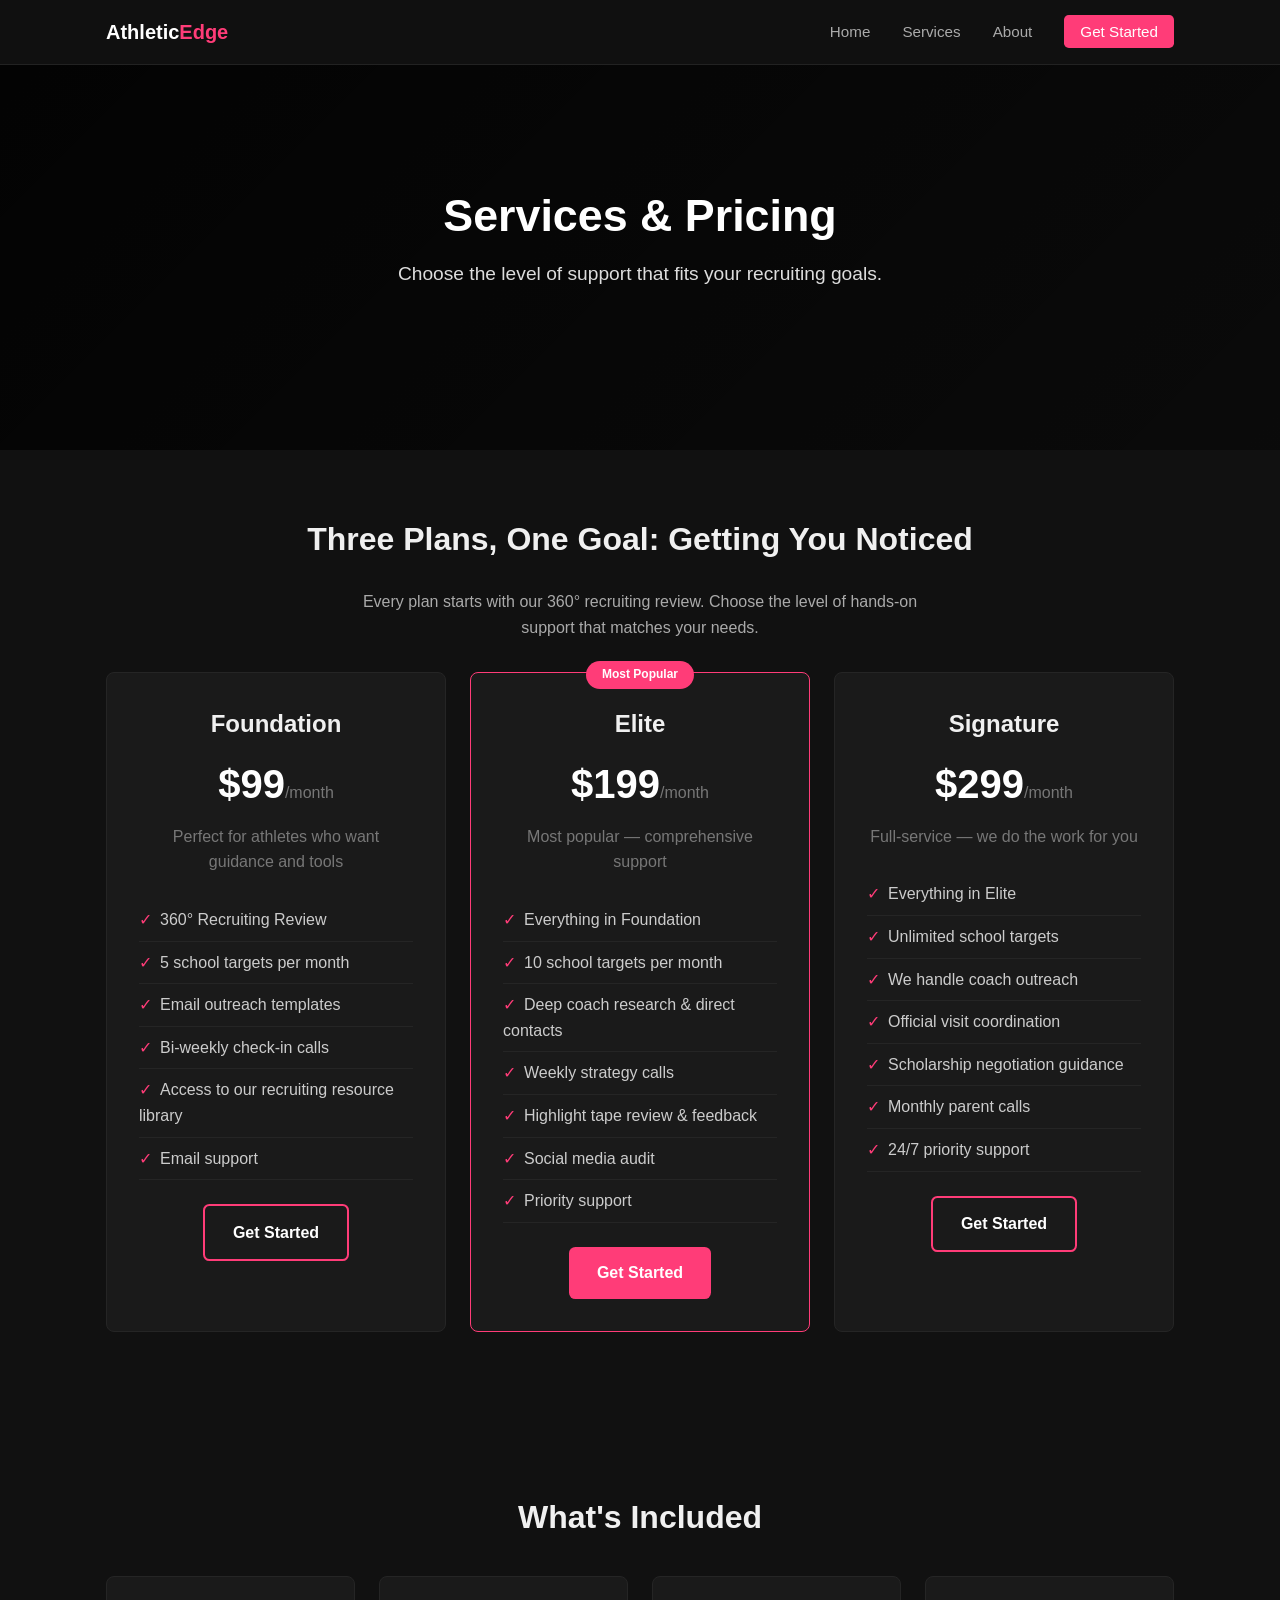
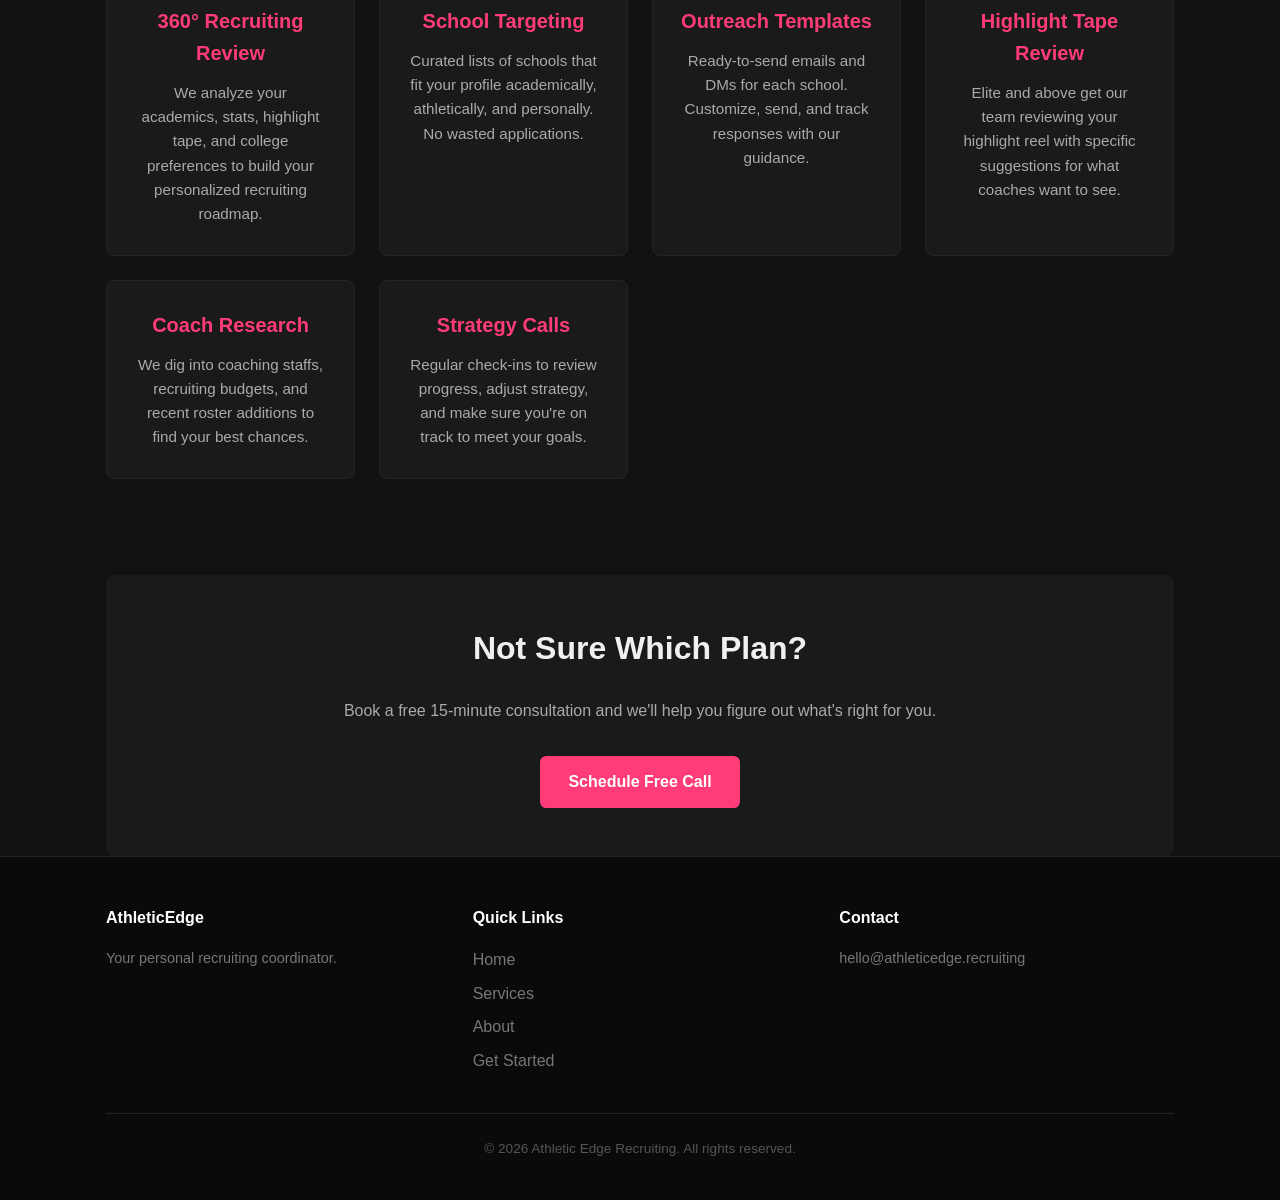
==== services.html @ f5946a19 "Add all site files" ====
<!DOCTYPE html>
<html lang="en">
<head>
  <meta charset="UTF-8" />
  <meta name="viewport" content="width=device-width, initial-scale=1.0" />
  <title>Services & Pricing | Athletic Edge Recruiting</title>
  <link rel="stylesheet" href="styles.css" />
</head>
<body>
  <header>
    <div class="container">
      <a href="index.html" class="logo">Athletic<span>Edge</span></a>
      <nav>
        <ul>
          <li><a href="index.html">Home</a></li>
          <li><a href="services.html">Services</a></li>
          <li><a href="about.html">About</a></li>
          <li><a href="index.html#signup" class="nav-cta">Get Started</a></li>
        </ul>
      </nav>
    </div>
  </header>

  <section class="hero" style="min-height: 50vh;">
    <img class="hero-img" src="https://images.unsplash.com/photo-1579952363873-27f3bade9f55?w=1600&q=80" alt="Football field" />
    <div class="hero-content">
      <h1>Services & Pricing</h1>
      <p>Choose the level of support that fits your recruiting goals.</p>
    </div>
  </section>

  <div class="container">
    <section class="section text-center">
      <h2>Three Plans, One Goal: Getting You Noticed</h2>
      <p style="max-width: 600px; margin: 0 auto 2rem; color: #aaa;">Every plan starts with our 360° recruiting review. Choose the level of hands-on support that matches your needs.</p>
      
      <div class="pricing-grid">
        <div class="pricing-card">
          <h3>Foundation</h3>
          <div class="price">$99<span>/month</span></div>
          <p style="color: #777; margin-bottom: 1rem;">Perfect for athletes who want guidance and tools</p>
          <ul>
            <li>360° Recruiting Review</li>
            <li>5 school targets per month</li>
            <li>Email outreach templates</li>
            <li>Bi-weekly check-in calls</li>
            <li>Access to our recruiting resource library</li>
            <li>Email support</li>
          </ul>
          <a href="index.html#signup" class="btn btn-outline">Get Started</a>
        </div>

        <div class="pricing-card featured">
          <h3>Elite</h3>
          <div class="price">$199<span>/month</span></div>
          <p style="color: #777; margin-bottom: 1rem;">Most popular — comprehensive support</p>
          <ul>
            <li>Everything in Foundation</li>
            <li>10 school targets per month</li>
            <li>Deep coach research & direct contacts</li>
            <li>Weekly strategy calls</li>
            <li>Highlight tape review & feedback</li>
            <li>Social media audit</li>
            <li>Priority support</li>
          </ul>
          <a href="index.html#signup" class="btn">Get Started</a>
        </div>

        <div class="pricing-card">
          <h3>Signature</h3>
          <div class="price">$299<span>/month</span></div>
          <p style="color: #777; margin-bottom: 1rem;">Full-service — we do the work for you</p>
          <ul>
            <li>Everything in Elite</li>
            <li>Unlimited school targets</li>
            <li>We handle coach outreach</li>
            <li>Official visit coordination</li>
            <li>Scholarship negotiation guidance</li>
            <li>Monthly parent calls</li>
            <li>24/7 priority support</li>
          </ul>
          <a href="index.html#signup" class="btn btn-outline">Get Started</a>
        </div>
      </div>
    </section>

    <section class="section">
      <h2 class="text-center">What's Included</h2>
      <div class="features">
        <div class="feature">
          <h3>360° Recruiting Review</h3>
          <p>We analyze your academics, stats, highlight tape, and college preferences to build your personalized recruiting roadmap.</p>
        </div>
        <div class="feature">
          <h3>School Targeting</h3>
          <p>Curated lists of schools that fit your profile academically, athletically, and personally. No wasted applications.</p>
        </div>
        <div class="feature">
          <h3>Outreach Templates</h3>
          <p>Ready-to-send emails and DMs for each school. Customize, send, and track responses with our guidance.</p>
        </div>
        <div class="feature">
          <h3>Highlight Tape Review</h3>
          <p>Elite and above get our team reviewing your highlight reel with specific suggestions for what coaches want to see.</p>
        </div>
        <div class="feature">
          <h3>Coach Research</h3>
          <p>We dig into coaching staffs, recruiting budgets, and recent roster additions to find your best chances.</p>
        </div>
        <div class="feature">
          <h3>Strategy Calls</h3>
          <p>Regular check-ins to review progress, adjust strategy, and make sure you're on track to meet your goals.</p>
        </div>
      </div>
    </section>

    <section class="section" style="background: #1a1a1a; border-radius: 0.5rem; padding: 3rem;">
      <h2 class="text-center">Not Sure Which Plan?</h2>
      <p class="text-center" style="max-width: 600px; margin: 0 auto 2rem; color: #aaa;">Book a free 15-minute consultation and we'll help you figure out what's right for you.</p>
      <div class="text-center">
        <a href="mailto:hello@athleticedge.recruiting" class="btn">Schedule Free Call</a>
      </div>
    </section>
  </div>

  <footer>
    <div class="container">
      <div class="footer-grid">
        <div class="footer-col">
          <h4>AthleticEdge</h4>
          <p style="color: #777; font-size: 0.9rem;">Your personal recruiting coordinator.</p>
        </div>
        <div class="footer-col">
          <h4>Quick Links</h4>
          <a href="index.html">Home</a>
          <a href="services.html">Services</a>
          <a href="about.html">About</a>
          <a href="index.html#signup">Get Started</a>
        </div>
        <div class="footer-col">
          <h4>Contact</h4>
          <p style="color: #777; font-size: 0.9rem;">hello@athleticedge.recruiting</p>
        </div>
      </div>
      <div class="footer-bottom">
        <p>&copy; 2026 Athletic Edge Recruiting. All rights reserved.</p>
      </div>
    </div>
  </footer>
</body>
</html>
---- styles.css ----
/* ==== Base Reset ==== */
*, *::before, *::after { box-sizing: border-box; margin: 0; padding: 0; }
html { scroll-behavior: smooth; }
body {
  font-family: -apple-system, BlinkMacSystemFont, "Segoe UI", Roboto, Helvetica, Arial, sans-serif;
  line-height: 1.6;
  color: #f0f0f0;
  background: #111;
}
a { color: inherit; text-decoration: none; }
img { max-width: 100%; height: auto; display: block; }

/* ==== Layout ==== */
.container {
  width: 90%;
  max-width: 1100px;
  margin: auto;
  padding: 0 1rem;
}
.section { padding: 4rem 0; }
.text-center { text-align: center; }

/* ==== Typography ==== */
h1 { font-size: 2.8rem; font-weight: 800; line-height: 1.2; }
h2 { font-size: 2rem; margin-bottom: 1.5rem; }
h3 { font-size: 1.25rem; margin-bottom: 0.5rem; }
p { margin-bottom: 1rem; }

/* ==== Buttons ==== */
.btn {
  display: inline-block;
  background: #ff3c78;
  color: #fff;
  padding: 0.85rem 1.75rem;
  border-radius: 0.4rem;
  font-weight: 600;
  font-size: 1rem;
  cursor: pointer;
  transition: all 0.2s ease;
  border: none;
}
.btn:hover { background: #e7356f; transform: translateY(-2px); }
.btn-outline {
  background: transparent;
  border: 2px solid #ff3c78;
}
.btn-outline:hover { background: #ff3c78; }

/* ==== Header ==== */
header {
  position: fixed;
  top: 0;
  left: 0;
  right: 0;
  background: rgba(17, 17, 17, 0.95);
  backdrop-filter: blur(10px);
  z-index: 100;
  padding: 1rem 0;
  border-bottom: 1px solid #222;
}
header .container {
  display: flex;
  justify-content: space-between;
  align-items: center;
}
.logo { font-size: 1.25rem; font-weight: 700; color: #fff; }
.logo span { color: #ff3c78; }
nav ul { display: flex; gap: 2rem; list-style: none; }
nav a { color: #aaa; transition: color 0.2s; font-size: 0.95rem; }
nav a:hover { color: #fff; }
.nav-cta { background: #ff3c78; color: #fff !important; padding: 0.5rem 1rem; border-radius: 0.3rem; }

/* ==== Hero ==== */
.hero {
  position: relative;
  min-height: 100vh;
  display: flex;
  align-items: center;
  justify-content: center;
  color: #fff;
  overflow: hidden;
  padding-top: 60px;
}
.hero::before {
  content: "";
  position: absolute;
  inset: 0;
  background: linear-gradient(135deg, rgba(0,0,0,0.85), rgba(0,0,0,0.4));
  z-index: 1;
}
.hero-img {
  position: absolute;
  inset: 0;
  width: 100%;
  height: 100%;
  object-fit: cover;
  filter: brightness(0.4);
}
.hero-content {
  position: relative;
  z-index: 2;
  max-width: 800px;
  padding: 2rem;
  text-align: center;
}
.hero h1 { margin-bottom: 1rem; }
.hero p { font-size: 1.2rem; margin-bottom: 2rem; color: #ddd; }

/* ==== Features ==== */
.features {
  display: grid;
  grid-template-columns: repeat(auto-fit, minmax(240px, 1fr));
  gap: 1.5rem;
  margin: 2rem 0;
}
.feature {
  background: #1a1a1a;
  border-radius: 0.5rem;
  padding: 1.75rem;
  text-align: center;
  border: 1px solid #252525;
  transition: border-color 0.2s;
}
.feature:hover { border-color: #ff3c78; }
.feature h3 { color: #ff3c78; margin-bottom: 0.75rem; }
.feature p { color: #aaa; font-size: 0.95rem; margin-bottom: 0; }

/* ==== Steps ==== */
.steps { margin: 3rem 0; }
.step {
  display: flex;
  align-items: flex-start;
  gap: 1.25rem;
  margin-bottom: 2rem;
}
.step-number {
  background: #ff3c78;
  color: #fff;
  width: 2.25rem;
  height: 2.25rem;
  line-height: 2.25rem;
  text-align: center;
  border-radius: 50%;
  font-weight: 700;
  flex-shrink: 0;
}
.step-content strong { display: block; font-size: 1.1rem; margin-bottom: 0.25rem; }
.step-content p { color: #aaa; margin-bottom: 0; }

/* ==== Pricing ==== */
.pricing-grid {
  display: grid;
  grid-template-columns: repeat(auto-fit, minmax(280px, 1fr));
  gap: 1.5rem;
  margin: 2rem 0;
}
.pricing-card {
  background: #1a1a1a;
  border-radius: 0.5rem;
  padding: 2rem;
  text-align: center;
  border: 1px solid #252525;
  transition: all 0.3s;
}
.pricing-card.featured { border-color: #ff3c78; position: relative; }
.pricing-card.featured::before {
  content: "Most Popular";
  position: absolute;
  top: -12px;
  left: 50%;
  transform: translateX(-50%);
  background: #ff3c78;
  color: #fff;
  padding: 0.25rem 1rem;
  border-radius: 1rem;
  font-size: 0.75rem;
  font-weight: 600;
}
.pricing-card h3 { font-size: 1.5rem; margin-bottom: 0.5rem; }
.price { font-size: 2.5rem; font-weight: 800; color: #fff; margin-bottom: 0.5rem; }
.price span { font-size: 1rem; font-weight: 400; color: #777; }
.pricing-card ul { list-style: none; text-align: left; margin: 1.5rem 0; }
.pricing-card li { padding: 0.5rem 0; color: #ccc; border-bottom: 1px solid #252525; }
.pricing-card li::before { content: "✓"; color: #ff3c78; margin-right: 0.5rem; }

/* ==== Forms ==== */
.form-section { background: #1a1a1a; padding: 3rem 0; border-radius: 0.5rem; margin-top: 2rem; }
.tabs { display: flex; gap: 0.5rem; margin-bottom: 2rem; }
.tab {
  flex: 1;
  padding: 0.85rem;
  text-align: center;
  background: #252525;
  color: #aaa;
  cursor: pointer;
  border-radius: 0.4rem;
  transition: all 0.2s;
}
.tab.active { background: #ff3c78; color: #fff; }
.form { display: none; }
.form.active { display: block; }
.form-grid { display: grid; grid-template-columns: 1fr 1fr; gap: 1rem; }
.form-group { margin-bottom: 1rem; }
.form-group.full { grid-column: 1 / -1; }
label { display: block; margin-bottom: 0.4rem; font-weight: 600; font-size: 0.9rem; }
input, textarea, select {
  width: 100%;
  padding: 0.75rem;
  border: 1px solid #333;
  border-radius: 0.3rem;
  background: #111;
  color: #fff;
  font-size: 1rem;
}
input:focus, textarea:focus, select:focus { outline: none; border-color: #ff3c78; }
.privacy { font-size: 0.8rem; margin-top: 1rem; color: #777; }

/* ==== Testimonials ==== */
.testimonials { background: #1a1a1a; }
.testimonial-grid {
  display: grid;
  grid-template-columns: repeat(auto-fit, minmax(300px, 1fr));
  gap: 1.5rem;
}
.testimonial {
  background: #111;
  padding: 1.5rem;
  border-radius: 0.5rem;
  border: 1px solid #252525;
}
.testimonial p { font-style: italic; color: #ccc; margin-bottom: 1rem; }
.testimonial strong { color: #fff; }
.testimonial .location { color: #777; font-size: 0.85rem; }

/* ==== FAQ ==== */
.faq-item { margin-bottom: 1rem; border-bottom: 1px solid #252525; padding-bottom: 1rem; }
.faq-question {
  font-weight: 600;
  cursor: pointer;
  color: #ff3c78;
  display: flex;
  justify-content: space-between;
  align-items: center;
}
.faq-question::after { content: "+"; font-size: 1.25rem; }
.faq-question.active::after { content: "-"; }
.faq-answer { display: none; margin-top: 0.75rem; color: #aaa; }
.faq-answer.show { display: block; }

/* ==== Footer ==== */
footer { background: #0a0a0a; padding: 3rem 0 1.5rem; border-top: 1px solid #222; }
.footer-grid {
  display: grid;
  grid-template-columns: repeat(auto-fit, minmax(200px, 1fr));
  gap: 2rem;
  margin-bottom: 2rem;
}
.footer-col h4 { color: #fff; margin-bottom: 1rem; }
.footer-col a { color: #777; display: block; margin-bottom: 0.5rem; transition: color 0.2s; }
.footer-col a:hover { color: #ff3c78; }
.footer-bottom { text-align: center; color: #555; font-size: 0.85rem; padding-top: 1.5rem; border-top: 1px solid #222; }

/* ==== Responsive ==== */
@media (max-width: 768px) {
  h1 { font-size: 2rem; }
  .hero p { font-size: 1rem; }
  .form-grid { grid-template-columns: 1fr; }
  nav ul { display: none; }
  .pricing-card.featured::before { font-size: 0.65rem; }
}
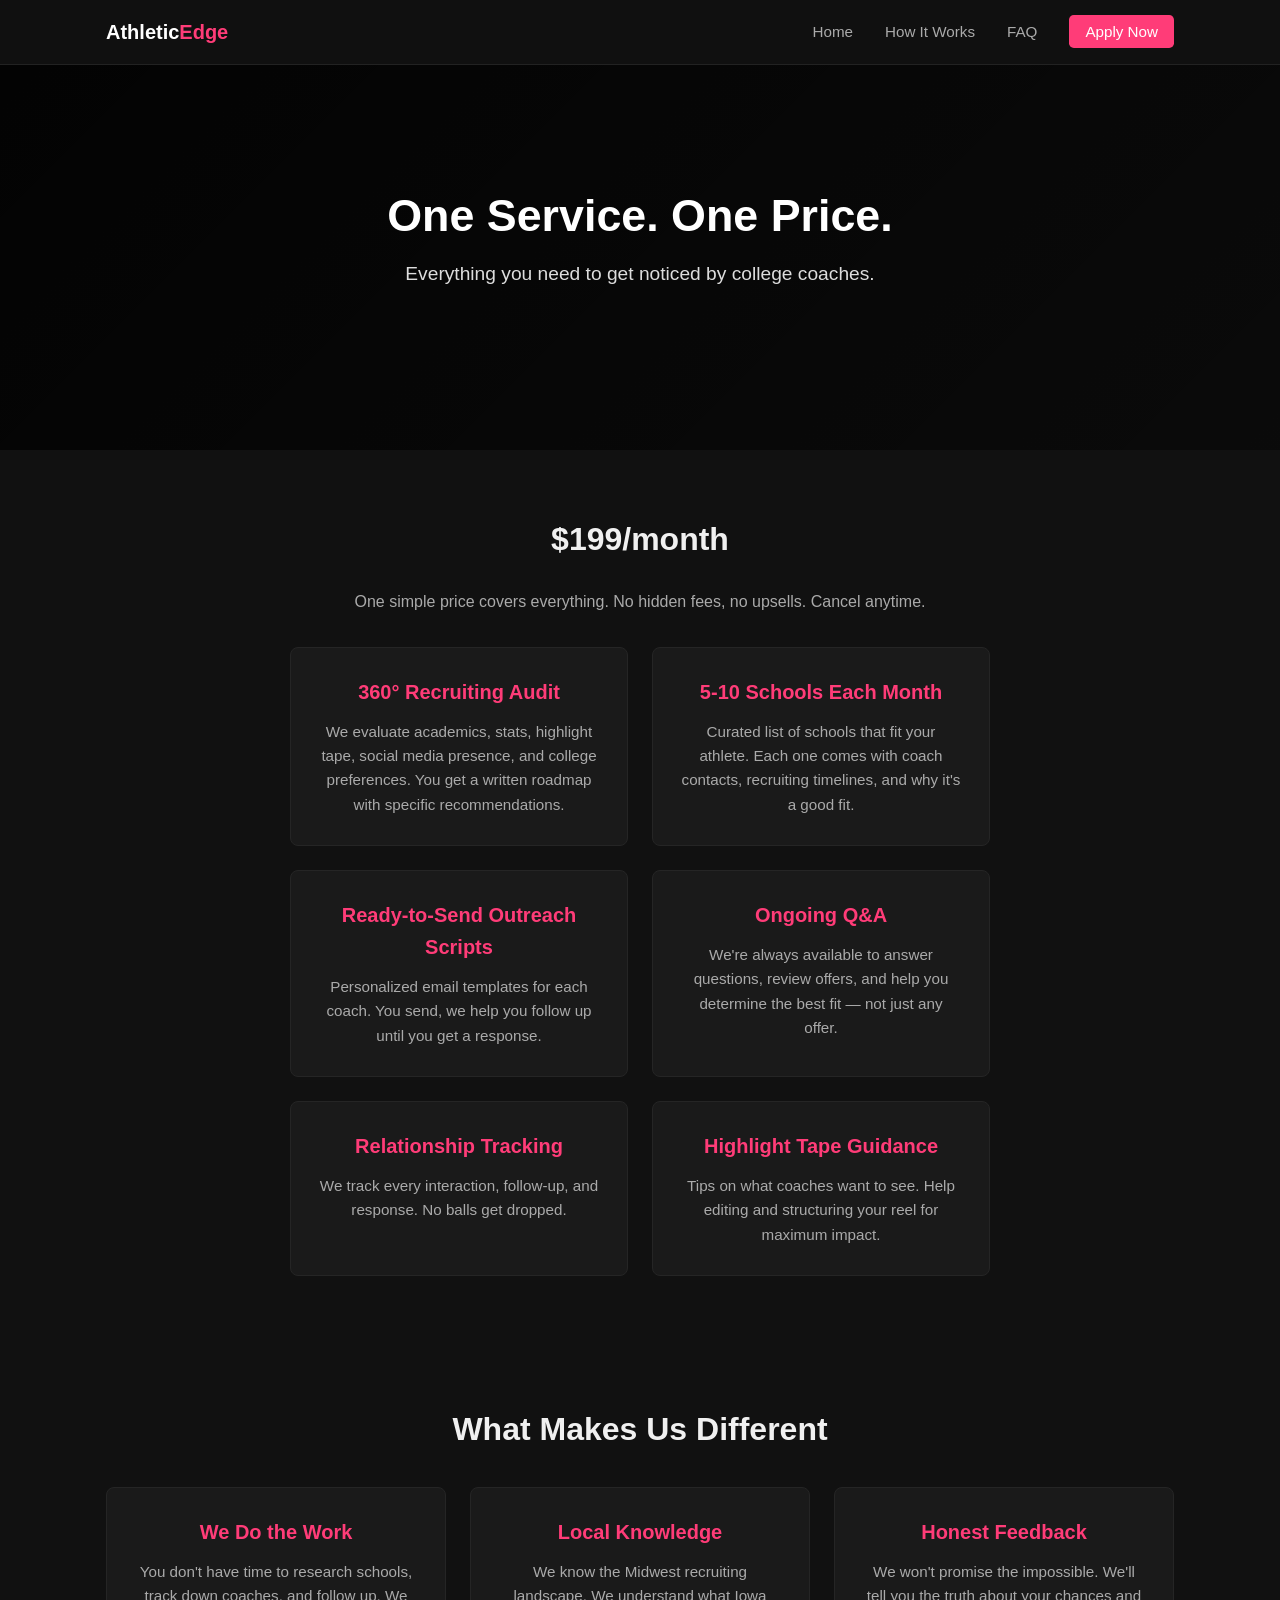
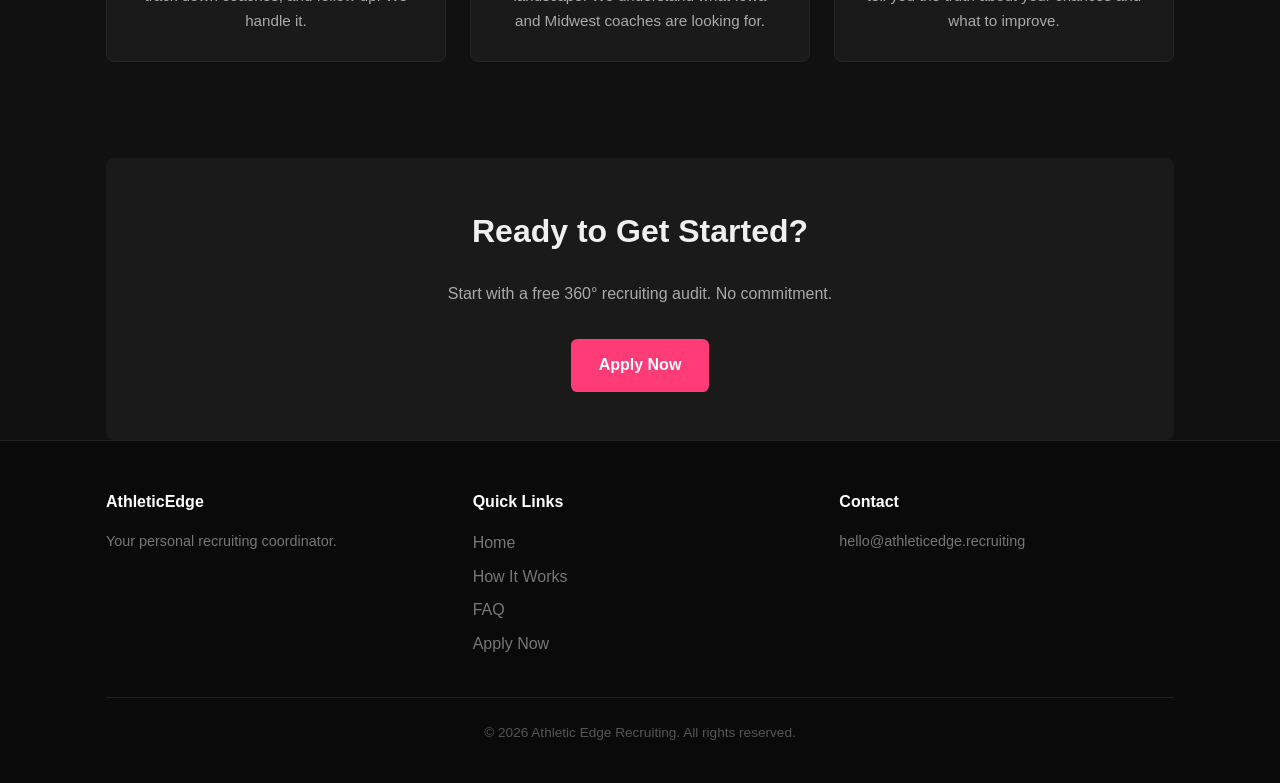
==== commit 1e9a4edf: "Simplify to single product 99/mo" ====
--- a/services.html
+++ b/services.html
@@ -3,7 +3,7 @@
 <head>
   <meta charset="UTF-8" />
   <meta name="viewport" content="width=device-width, initial-scale=1.0" />
-  <title>Services & Pricing | Athletic Edge Recruiting</title>
+  <title>How It Works | Athletic Edge Recruiting</title>
   <link rel="stylesheet" href="styles.css" />
 </head>
 <body>
@@ -13,9 +13,9 @@
       <nav>
         <ul>
           <li><a href="index.html">Home</a></li>
-          <li><a href="services.html">Services</a></li>
-          <li><a href="about.html">About</a></li>
-          <li><a href="index.html#signup" class="nav-cta">Get Started</a></li>
+          <li><a href="index.html#process">How It Works</a></li>
+          <li><a href="index.html#faq">FAQ</a></li>
+          <li><a href="index.html#apply" class="nav-cta">Apply Now</a></li>
         </ul>
       </nav>
     </div>
@@ -24,102 +24,66 @@
   <section class="hero" style="min-height: 50vh;">
     <img class="hero-img" src="https://images.unsplash.com/photo-1579952363873-27f3bade9f55?w=1600&q=80" alt="Football field" />
     <div class="hero-content">
-      <h1>Services & Pricing</h1>
-      <p>Choose the level of support that fits your recruiting goals.</p>
+      <h1>One Service. One Price.</h1>
+      <p>Everything you need to get noticed by college coaches.</p>
     </div>
   </section>
 
   <div class="container">
     <section class="section text-center">
-      <h2>Three Plans, One Goal: Getting You Noticed</h2>
-      <p style="max-width: 600px; margin: 0 auto 2rem; color: #aaa;">Every plan starts with our 360° recruiting review. Choose the level of hands-on support that matches your needs.</p>
+      <h2>$199/month</h2>
+      <p style="color: #aaa; max-width: 600px; margin: 0 auto 2rem;">One simple price covers everything. No hidden fees, no upsells. Cancel anytime.</p>
       
-      <div class="pricing-grid">
-        <div class="pricing-card">
-          <h3>Foundation</h3>
-          <div class="price">$99<span>/month</span></div>
-          <p style="color: #777; margin-bottom: 1rem;">Perfect for athletes who want guidance and tools</p>
-          <ul>
-            <li>360° Recruiting Review</li>
-            <li>5 school targets per month</li>
-            <li>Email outreach templates</li>
-            <li>Bi-weekly check-in calls</li>
-            <li>Access to our recruiting resource library</li>
-            <li>Email support</li>
-          </ul>
-          <a href="index.html#signup" class="btn btn-outline">Get Started</a>
+      <div class="features" style="text-align: left; max-width: 700px; margin: 0 auto;">
+        <div class="feature">
+          <h3>360° Recruiting Audit</h3>
+          <p>We evaluate academics, stats, highlight tape, social media presence, and college preferences. You get a written roadmap with specific recommendations.</p>
         </div>
-
-        <div class="pricing-card featured">
-          <h3>Elite</h3>
-          <div class="price">$199<span>/month</span></div>
-          <p style="color: #777; margin-bottom: 1rem;">Most popular — comprehensive support</p>
-          <ul>
-            <li>Everything in Foundation</li>
-            <li>10 school targets per month</li>
-            <li>Deep coach research & direct contacts</li>
-            <li>Weekly strategy calls</li>
-            <li>Highlight tape review & feedback</li>
-            <li>Social media audit</li>
-            <li>Priority support</li>
-          </ul>
-          <a href="index.html#signup" class="btn">Get Started</a>
+        <div class="feature">
+          <h3>5-10 Schools Each Month</h3>
+          <p>Curated list of schools that fit your athlete. Each one comes with coach contacts, recruiting timelines, and why it's a good fit.</p>
         </div>
-
-        <div class="pricing-card">
-          <h3>Signature</h3>
-          <div class="price">$299<span>/month</span></div>
-          <p style="color: #777; margin-bottom: 1rem;">Full-service — we do the work for you</p>
-          <ul>
-            <li>Everything in Elite</li>
-            <li>Unlimited school targets</li>
-            <li>We handle coach outreach</li>
-            <li>Official visit coordination</li>
-            <li>Scholarship negotiation guidance</li>
-            <li>Monthly parent calls</li>
-            <li>24/7 priority support</li>
-          </ul>
-          <a href="index.html#signup" class="btn btn-outline">Get Started</a>
+        <div class="feature">
+          <h3>Ready-to-Send Outreach Scripts</h3>
+          <p>Personalized email templates for each coach. You send, we help you follow up until you get a response.</p>
+        </div>
+        <div class="feature">
+          <h3>Ongoing Q&A</h3>
+          <p>We're always available to answer questions, review offers, and help you determine the best fit — not just any offer.</p>
+        </div>
+        <div class="feature">
+          <h3>Relationship Tracking</h3>
+          <p>We track every interaction, follow-up, and response. No balls get dropped.</p>
+        </div>
+        <div class="feature">
+          <h3>Highlight Tape Guidance</h3>
+          <p>Tips on what coaches want to see. Help editing and structuring your reel for maximum impact.</p>
         </div>
       </div>
     </section>
 
-    <section class="section">
-      <h2 class="text-center">What's Included</h2>
+    <section class="section text-center">
+      <h2>What Makes Us Different</h2>
       <div class="features">
         <div class="feature">
-          <h3>360° Recruiting Review</h3>
-          <p>We analyze your academics, stats, highlight tape, and college preferences to build your personalized recruiting roadmap.</p>
+          <h3>We Do the Work</h3>
+          <p>You don't have time to research schools, track down coaches, and follow up. We handle it.</p>
         </div>
         <div class="feature">
-          <h3>School Targeting</h3>
-          <p>Curated lists of schools that fit your profile academically, athletically, and personally. No wasted applications.</p>
+          <h3>Local Knowledge</h3>
+          <p>We know the Midwest recruiting landscape. We understand what Iowa and Midwest coaches are looking for.</p>
         </div>
         <div class="feature">
-          <h3>Outreach Templates</h3>
-          <p>Ready-to-send emails and DMs for each school. Customize, send, and track responses with our guidance.</p>
-        </div>
-        <div class="feature">
-          <h3>Highlight Tape Review</h3>
-          <p>Elite and above get our team reviewing your highlight reel with specific suggestions for what coaches want to see.</p>
-        </div>
-        <div class="feature">
-          <h3>Coach Research</h3>
-          <p>We dig into coaching staffs, recruiting budgets, and recent roster additions to find your best chances.</p>
-        </div>
-        <div class="feature">
-          <h3>Strategy Calls</h3>
-          <p>Regular check-ins to review progress, adjust strategy, and make sure you're on track to meet your goals.</p>
+          <h3>Honest Feedback</h3>
+          <p>We won't promise the impossible. We'll tell you the truth about your chances and what to improve.</p>
         </div>
       </div>
     </section>
 
-    <section class="section" style="background: #1a1a1a; border-radius: 0.5rem; padding: 3rem;">
-      <h2 class="text-center">Not Sure Which Plan?</h2>
-      <p class="text-center" style="max-width: 600px; margin: 0 auto 2rem; color: #aaa;">Book a free 15-minute consultation and we'll help you figure out what's right for you.</p>
-      <div class="text-center">
-        <a href="mailto:hello@athleticedge.recruiting" class="btn">Schedule Free Call</a>
-      </div>
+    <section class="section" style="background: #1a1a1a; border-radius: 0.5rem; padding: 3rem; text-align: center;">
+      <h2>Ready to Get Started?</h2>
+      <p style="color: #aaa; margin-bottom: 2rem;">Start with a free 360° recruiting audit. No commitment.</p>
+      <a href="index.html#apply" class="btn">Apply Now</a>
     </section>
   </div>
 
@@ -133,9 +97,9 @@
         <div class="footer-col">
           <h4>Quick Links</h4>
           <a href="index.html">Home</a>
-          <a href="services.html">Services</a>
-          <a href="about.html">About</a>
-          <a href="index.html#signup">Get Started</a>
+          <a href="index.html#process">How It Works</a>
+          <a href="index.html#faq">FAQ</a>
+          <a href="index.html#apply">Apply Now</a>
         </div>
         <div class="footer-col">
           <h4>Contact</h4>
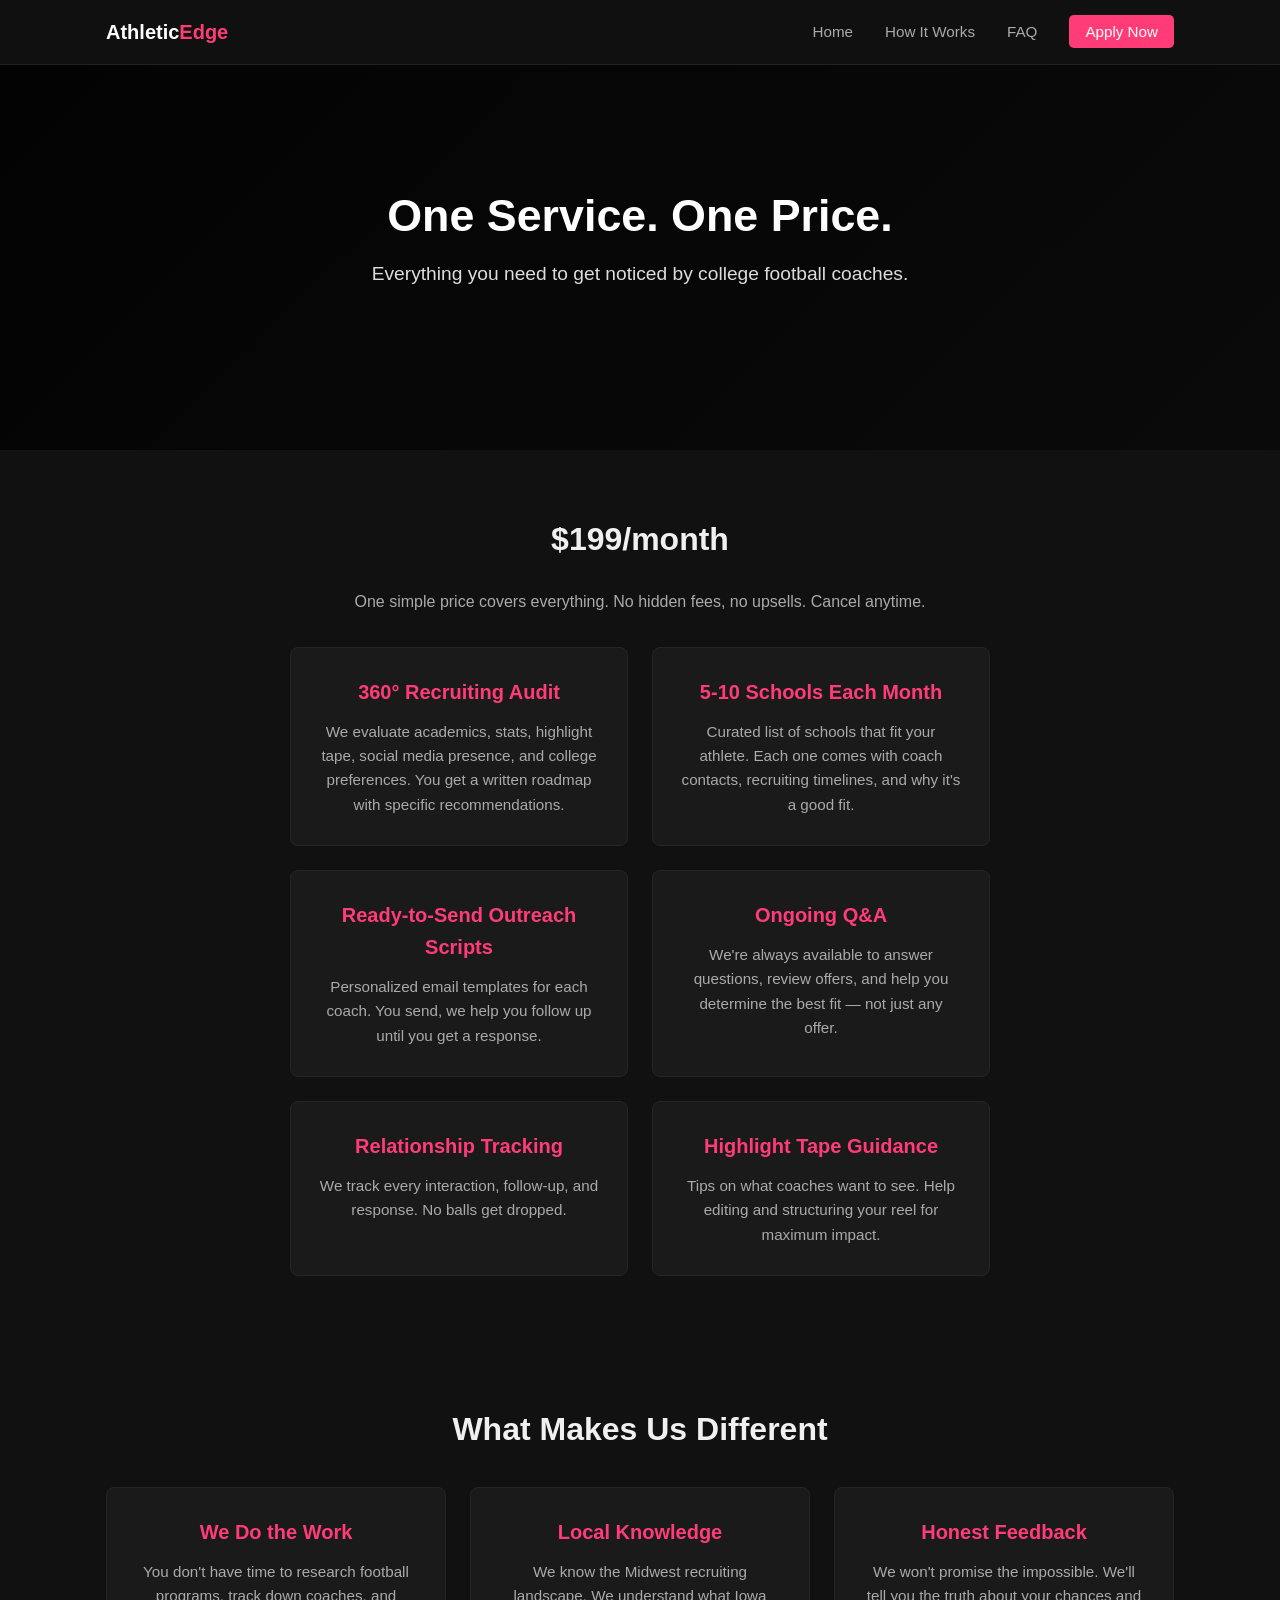
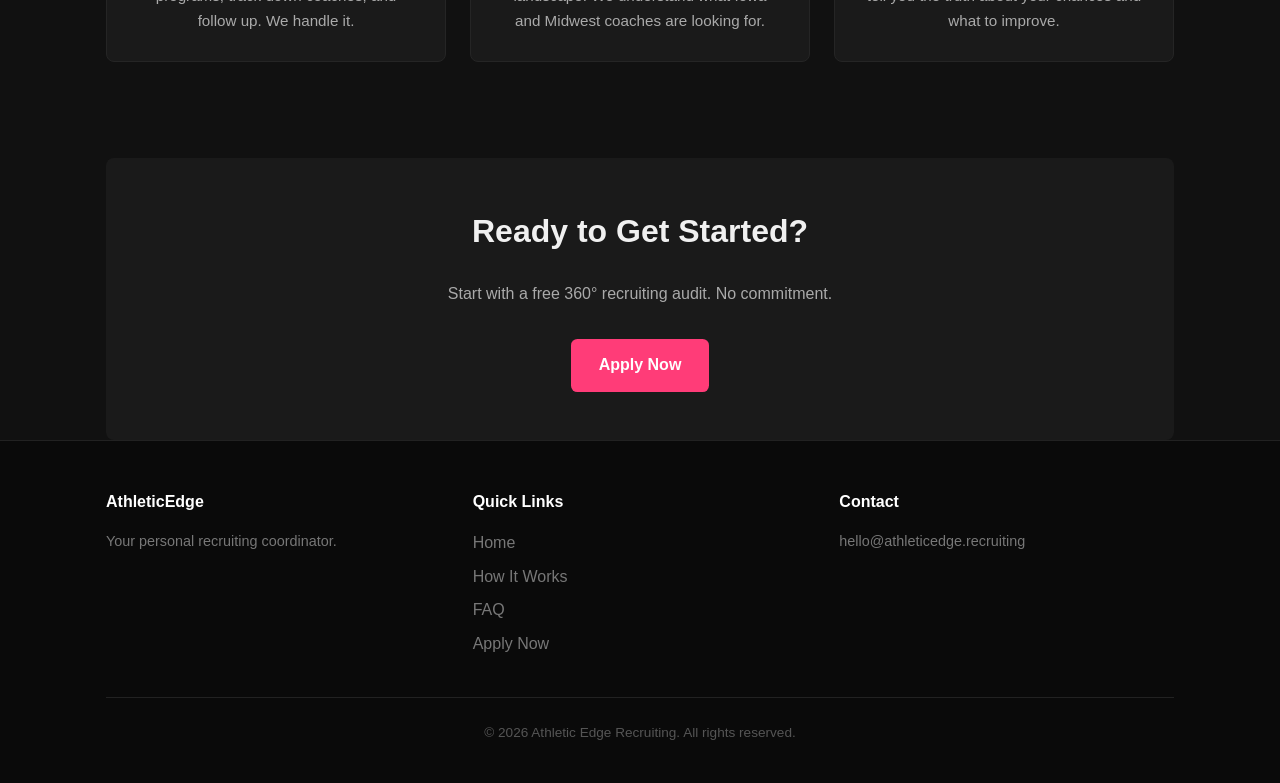
==== commit a31b5b35: "Focus on football only" ====
--- a/services.html
+++ b/services.html
@@ -3,7 +3,7 @@
 <head>
   <meta charset="UTF-8" />
   <meta name="viewport" content="width=device-width, initial-scale=1.0" />
-  <title>How It Works | Athletic Edge Recruiting</title>
+  <title>How It Works | Football Recruiting</title>
   <link rel="stylesheet" href="styles.css" />
 </head>
 <body>
@@ -25,7 +25,7 @@
     <img class="hero-img" src="https://images.unsplash.com/photo-1579952363873-27f3bade9f55?w=1600&q=80" alt="Football field" />
     <div class="hero-content">
       <h1>One Service. One Price.</h1>
-      <p>Everything you need to get noticed by college coaches.</p>
+      <p>Everything you need to get noticed by college football coaches.</p>
     </div>
   </section>
 
@@ -67,7 +67,7 @@
       <div class="features">
         <div class="feature">
           <h3>We Do the Work</h3>
-          <p>You don't have time to research schools, track down coaches, and follow up. We handle it.</p>
+          <p>You don't have time to research football programs, track down coaches, and follow up. We handle it.</p>
         </div>
         <div class="feature">
           <h3>Local Knowledge</h3>
